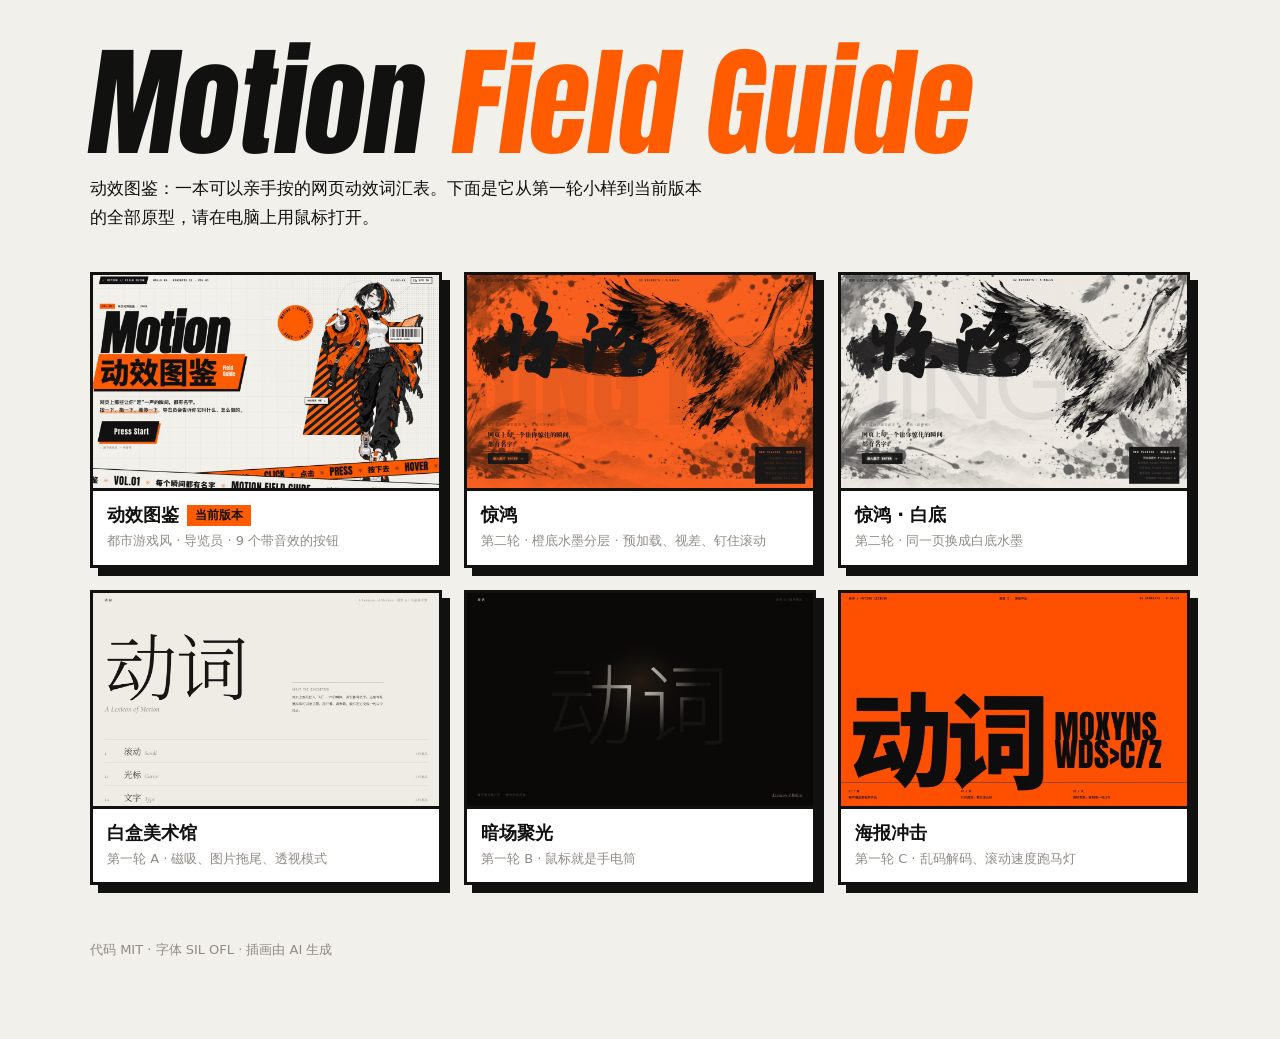
==== index.html @ 2eb63a11 "初始提交：动效图鉴 Motion Field Guide 三轮原型（白盒/暗场/海报 → 惊鸿 → 都市图鉴）、9 个带音效的按钮展厅、 导览员立绘、抠图与打包脚本，以及给新手看的拆解文档。  Co-" ====
<!doctype html>
<html lang="zh-CN">
<head>
<meta charset="utf-8">
<meta name="viewport" content="width=device-width, initial-scale=1">
<title>动效图鉴</title>
<style>
  @font-face { font-family: 'Anton'; src: url('assets/fonts/Anton.woff2') format('woff2'); }
  :root { --paper: #f2f0eb; --or: #ff5b00; --ink: #111110; --grey: #8f8c85; color-scheme: light; }
  * { box-sizing: border-box; }
  body { margin: 0; background: var(--paper); color: var(--ink); font-family: 'PingFang SC', 'Microsoft YaHei', system-ui, sans-serif; padding: 48px 24px 80px; }
  main { max-width: 1100px; margin: 0 auto; }
  h1 { font-family: 'Anton', Impact, sans-serif; font-weight: 400; font-size: clamp(56px, 10vw, 120px); line-height: .9; margin: 0; transform: skewX(-8deg); }
  h1 span { color: var(--or); }
  p.lead { font-size: 17px; line-height: 1.7; max-width: 36em; margin: 18px 0 40px; }
  .grid { display: grid; grid-template-columns: repeat(auto-fill, minmax(300px, 1fr)); gap: 22px; }
  a.card { display: block; color: inherit; text-decoration: none; border: 3px solid var(--ink); background: #fff; box-shadow: 8px 8px 0 var(--ink); transition: transform .15s, box-shadow .15s; }
  a.card:hover, a.card:focus-visible { transform: translate(-3px, -3px); box-shadow: 11px 11px 0 var(--or); outline: none; }
  a.card img { display: block; width: 100%; aspect-ratio: 16/10; object-fit: cover; border-bottom: 3px solid var(--ink); }
  a.card div { padding: 12px 14px 14px; }
  a.card b { font-size: 18px; }
  a.card small { display: block; color: var(--grey); margin-top: 4px; font-size: 13px; line-height: 1.5; }
  .tag { display: inline-block; background: var(--or); font-size: 12px; font-weight: 700; padding: 2px 8px; margin-left: 8px; vertical-align: 2px; }
  footer { margin-top: 56px; color: var(--grey); font-size: 13px; }
</style>
</head>
<body>
<main>
  <h1>Motion <span>Field Guide</span></h1>
  <p class="lead">动效图鉴：一本可以亲手按的网页动效词汇表。下面是它从第一轮小样到当前版本的全部原型，请在电脑上用鼠标打开。</p>
  <div class="grid">
    <a class="card" href="proto/c3-city.html"><img src="docs/images/shot-c3-city.jpg" alt=""><div><b>动效图鉴</b><span class="tag">当前版本</span><small>都市游戏风 · 导览员 · 9 个带音效的按钮</small></div></a>
    <a class="card" href="proto/c2-jinghong.html"><img src="docs/images/shot-c2-jinghong.jpg" alt=""><div><b>惊鸿</b><small>第二轮 · 橙底水墨分层 · 预加载、视差、钉住滚动</small></div></a>
    <a class="card" href="proto/c2-jinghong.html?white"><img src="docs/images/shot-c2-white.jpg" alt=""><div><b>惊鸿 · 白底</b><small>第二轮 · 同一页换成白底水墨</small></div></a>
    <a class="card" href="proto/a-gallery.html"><img src="docs/images/shot-a-gallery.jpg" alt=""><div><b>白盒美术馆</b><small>第一轮 A · 磁吸、图片拖尾、透视模式</small></div></a>
    <a class="card" href="proto/b-dark.html"><img src="docs/images/shot-b-dark.jpg" alt=""><div><b>暗场聚光</b><small>第一轮 B · 鼠标就是手电筒</small></div></a>
    <a class="card" href="proto/c-poster.html"><img src="docs/images/shot-c-poster.jpg" alt=""><div><b>海报冲击</b><small>第一轮 C · 乱码解码、滚动速度跑马灯</small></div></a>
  </div>
  <footer>代码 MIT · 字体 SIL OFL · 插画由 AI 生成</footer>
</main>
</body>
</html>
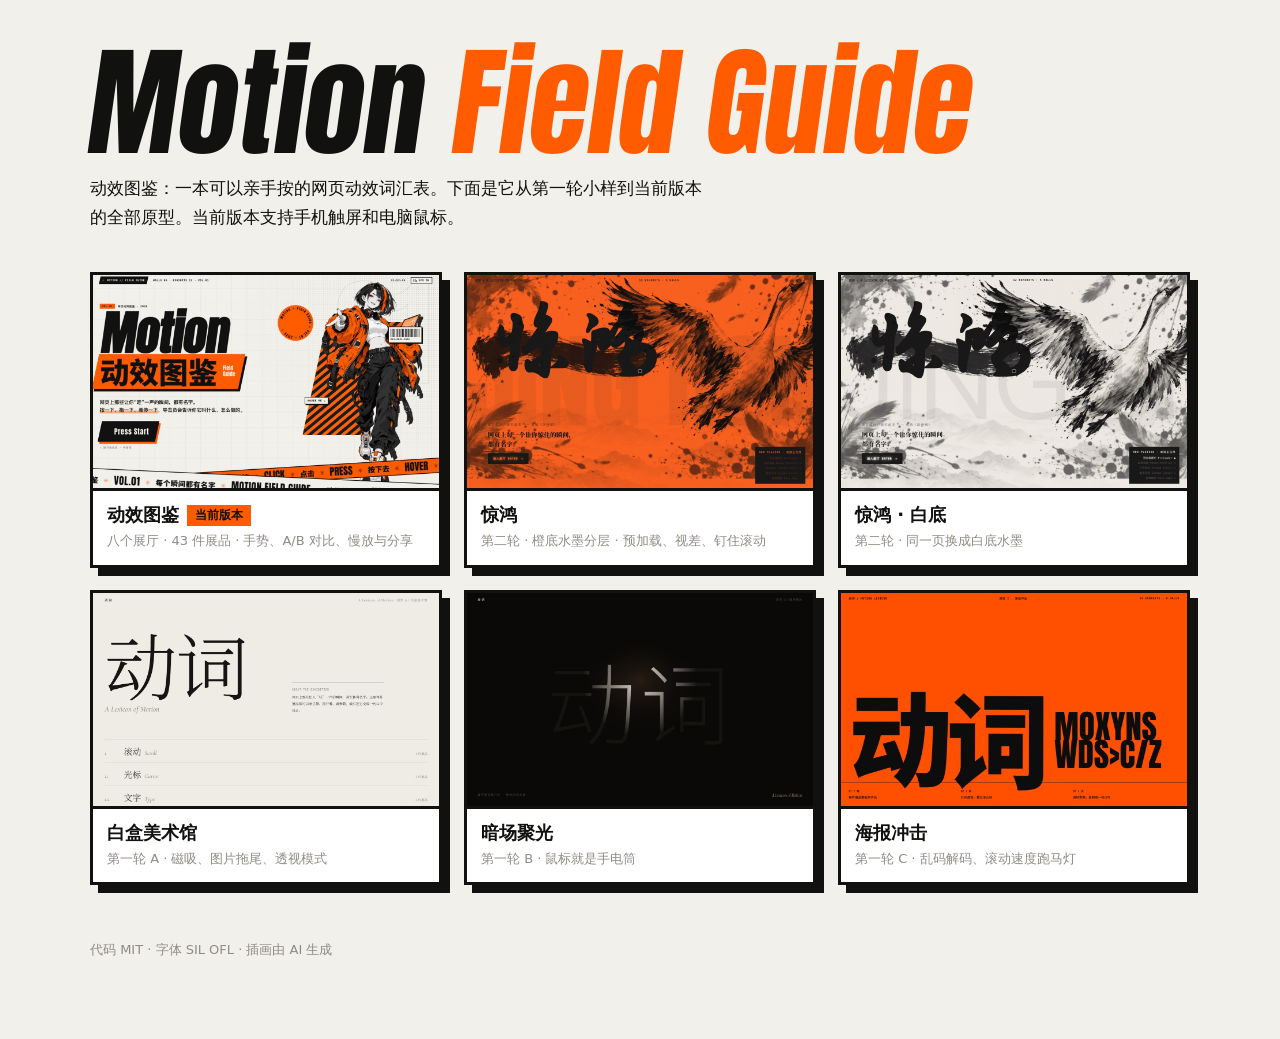
==== commit 23f351d2: "完成第四期手感打磨与桌面手机验收归档 Co-Authored-By: Claude Opus 5.5 <noreply@anthropic.com>" ====
--- a/index.html
+++ b/index.html
@@ -27,9 +27,9 @@
 <body>
 <main>
   <h1>Motion <span>Field Guide</span></h1>
-  <p class="lead">动效图鉴：一本可以亲手按的网页动效词汇表。下面是它从第一轮小样到当前版本的全部原型，请在电脑上用鼠标打开。</p>
+  <p class="lead">动效图鉴：一本可以亲手按的网页动效词汇表。下面是它从第一轮小样到当前版本的全部原型。当前版本支持手机触屏和电脑鼠标。</p>
   <div class="grid">
-    <a class="card" href="proto/c3-city.html"><img src="docs/images/shot-c3-city.jpg" alt=""><div><b>动效图鉴</b><span class="tag">当前版本</span><small>都市游戏风 · 导览员 · 9 个带音效的按钮</small></div></a>
+    <a class="card" href="proto/c3-city.html"><img src="docs/images/shot-c3-city.jpg" alt=""><div><b>动效图鉴</b><span class="tag">当前版本</span><small>八个展厅 · 43 件展品 · 手势、A/B 对比、慢放与分享</small></div></a>
     <a class="card" href="proto/c2-jinghong.html"><img src="docs/images/shot-c2-jinghong.jpg" alt=""><div><b>惊鸿</b><small>第二轮 · 橙底水墨分层 · 预加载、视差、钉住滚动</small></div></a>
     <a class="card" href="proto/c2-jinghong.html?white"><img src="docs/images/shot-c2-white.jpg" alt=""><div><b>惊鸿 · 白底</b><small>第二轮 · 同一页换成白底水墨</small></div></a>
     <a class="card" href="proto/a-gallery.html"><img src="docs/images/shot-a-gallery.jpg" alt=""><div><b>白盒美术馆</b><small>第一轮 A · 磁吸、图片拖尾、透视模式</small></div></a>
